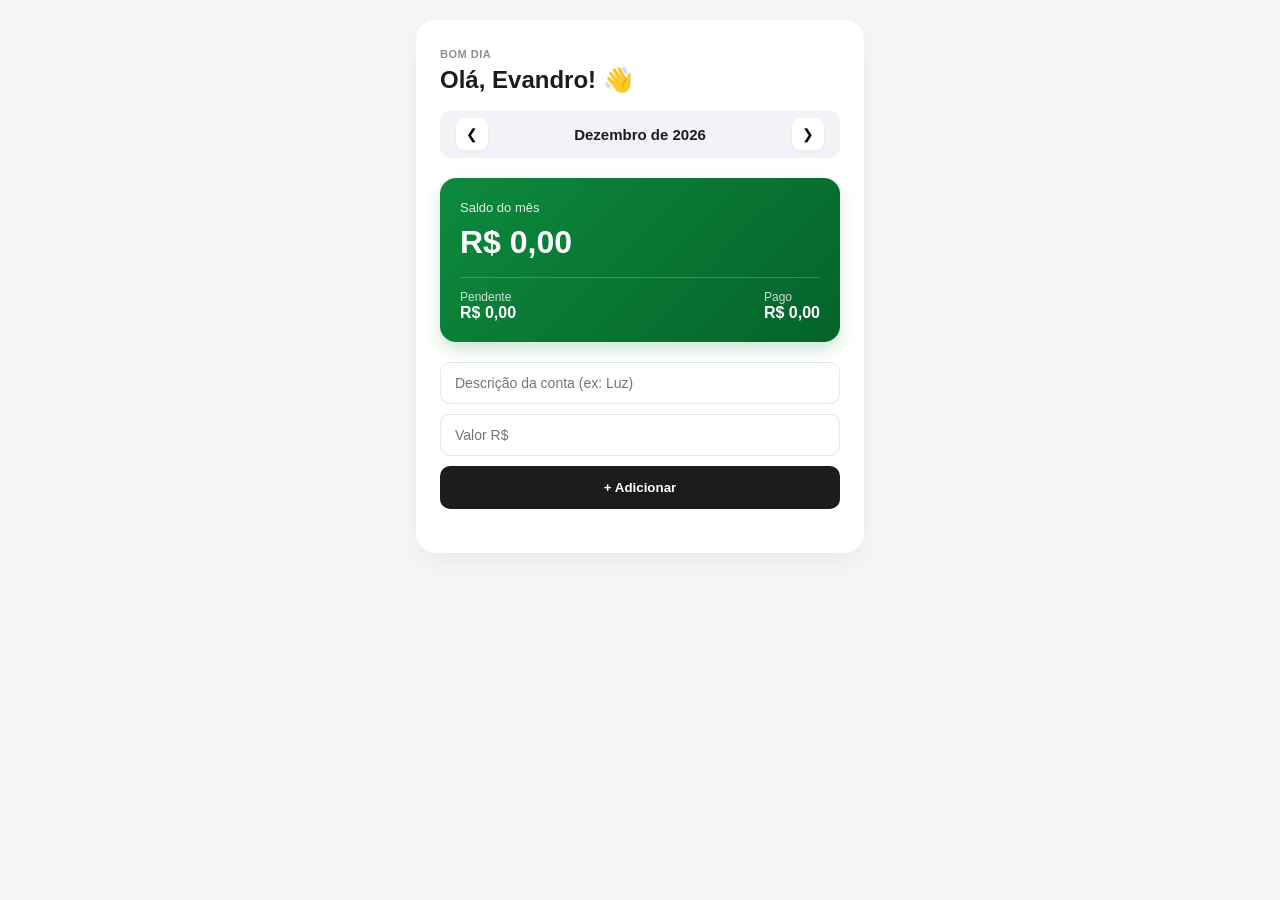
==== index.html @ 5134dda7 "Update index.html" ====
<!DOCTYPE html>
<html lang="pt-BR">
<head>
    <meta charset="UTF-8">
    <meta name="viewport" content="width=device-width, initial-scale=1.0">
    <title>Evandro App - Controle Financeiro</title>
    <style>
        body { font-family: -apple-system, BlinkMacSystemFont, "Segoe UI", Roboto, Helvetica, Arial, sans-serif; background-color: #f4f6f8; margin: 0; padding: 20px; display: flex; justify-content: center; }
        .container { background: #ffffff; padding: 24px; border-radius: 20px; box-shadow: 0 10px 25px rgba(0,0,0,0.05); width: 100%; max-width: 400px; }
        .header-app .user-info span { font-size: 11px; font-weight: bold; color: #8e8e93; letter-spacing: 0.5px; }
        .header-app .user-info h1 { margin: 4px 0 16px 0; font-size: 24px; color: #1c1c1e; }
        .header-mes { display: flex; align-items: center; justify-content: space-between; background: #f2f2f7; padding: 8px 16px; border-radius: 12px; margin-bottom: 20px; }
        .btn-nav { background: #ffffff; border: none; font-size: 14px; border-radius: 8px; width: 32px; height: 32px; cursor: pointer; box-shadow: 0 2px 4px rgba(0,0,0,0.05); }
        #labelMesAno { font-weight: 600; color: #1c1c1e; font-size: 15px; }
        .card-saldo-verde { background: linear-gradient(135deg, #0d8a3d, #05632a); color: white; padding: 20px; border-radius: 16px; margin-bottom: 20px; box-shadow: 0 8px 16px rgba(13, 138, 61, 0.2); }
        .card-saldo-verde span { font-size: 13px; opacity: 0.9; }
        .card-saldo-verde h2 { font-size: 32px; margin: 8px 0 16px 0; font-weight: bold; }
        .sub-totais { display: flex; justify-content: space-between; border-top: 1px solid rgba(255,255,255,0.2); padding-top: 12px; }
        .sub-totais small { display: block; font-size: 12px; opacity: 0.8; }
        .sub-totais strong { font-size: 16px; }
        .form-conta { display: flex; flex-direction: column; gap: 10px; margin-bottom: 20px; }
        .form-conta input { padding: 12px 14px; border: 1px solid #e5e5ea; border-radius: 10px; font-size: 14px; outline: none; }
        .form-conta button { background: #1c1c1e; color: white; border: none; padding: 14px; border-radius: 10px; font-weight: bold; cursor: pointer; }
        .lista-contas { font-size: 14px; color: #8e8e93; text-align: center; }
        .item-conta { display: flex; justify-content: space-between; align-items: center; padding: 12px 0; border-bottom: 1px solid #f2f2f7; text-align: left; color: #1c1c1e; }
        .item-conta.paga { opacity: 0.5; text-decoration: line-through; }
    </style>
</head>
<body>
    <div class="container">
        <!-- Topo / Header -->
        <div class="header-app">
            <div class="user-info">
                <span>BOM DIA</span>
                <h1>Olá, Evandro! 👋</h1>
            </div>
            
            <!-- Navegação de Mês -->
            <div class="header-mes">
                <button class="btn-nav" onclick="alterarMes(-1)">❮</button>
                <span id="labelMesAno">Carregando...</span>
                <button class="btn-nav" onclick="alterarMes(1)">❯</button>
            </div>
        </div>

        <!-- Card de Saldo Geral -->
        <div class="card-saldo-verde">
            <span>Saldo do mês</span>
            <h2 id="saldoTotal">R$ 0,00</h2>
            <div class="sub-totais">
                <div>
                    <small>Pendente</small>
                    <strong id="totalPendente">R$ 0,00</strong>
                </div>
                <div>
                    <small>Pago</small>
                    <strong id="totalPago">R$ 0,00</strong>
                </div>
            </div>
        </div>

        <!-- Form para Adicionar Conta -->
        <form id="formConta" class="form-conta">
            <input type="text" id="descConta" placeholder="Descrição da conta (ex: Luz)" required>
            <input type="number" id="valorConta" placeholder="Valor R$" step="0.01" required>
            <button type="submit">+ Adicionar</button>
        </form>

        <!-- Lista de Contas -->
        <div id="listaContas" class="lista-contas"></div>
    </div>

    <script>
        var dataAtual = new Date();
        var mesAtual = dataAtual.getMonth();
        var anoAtual = dataAtual.getFullYear();

        var meses = [
            "Janeiro", "Fevereiro", "Março", "Abril", "Maio", "Junho",
            "Julho", "Agosto", "Setembro", "Outubro", "Novembro", "Dezembro"
        ];

        function renderizarApp() {
            var label = document.getElementById('labelMesAno');
            if (label) {
                label.innerText = meses[mesAtual] + " de " + anoAtual;
            }
        }

        function alterarMes(direcao) {
            mesAtual += direcao;
            if (mesAtual < 0) {
                mesAtual = 11;
                anoAtual--;
            } else if (mesAtual > 11) {
                mesAtual = 0;
                anoAtual++;
            }
            renderizarApp();
        }

        document.addEventListener('DOMContentLoaded', function() {
            renderizarApp();
        });
    </script>
</body>
</html>
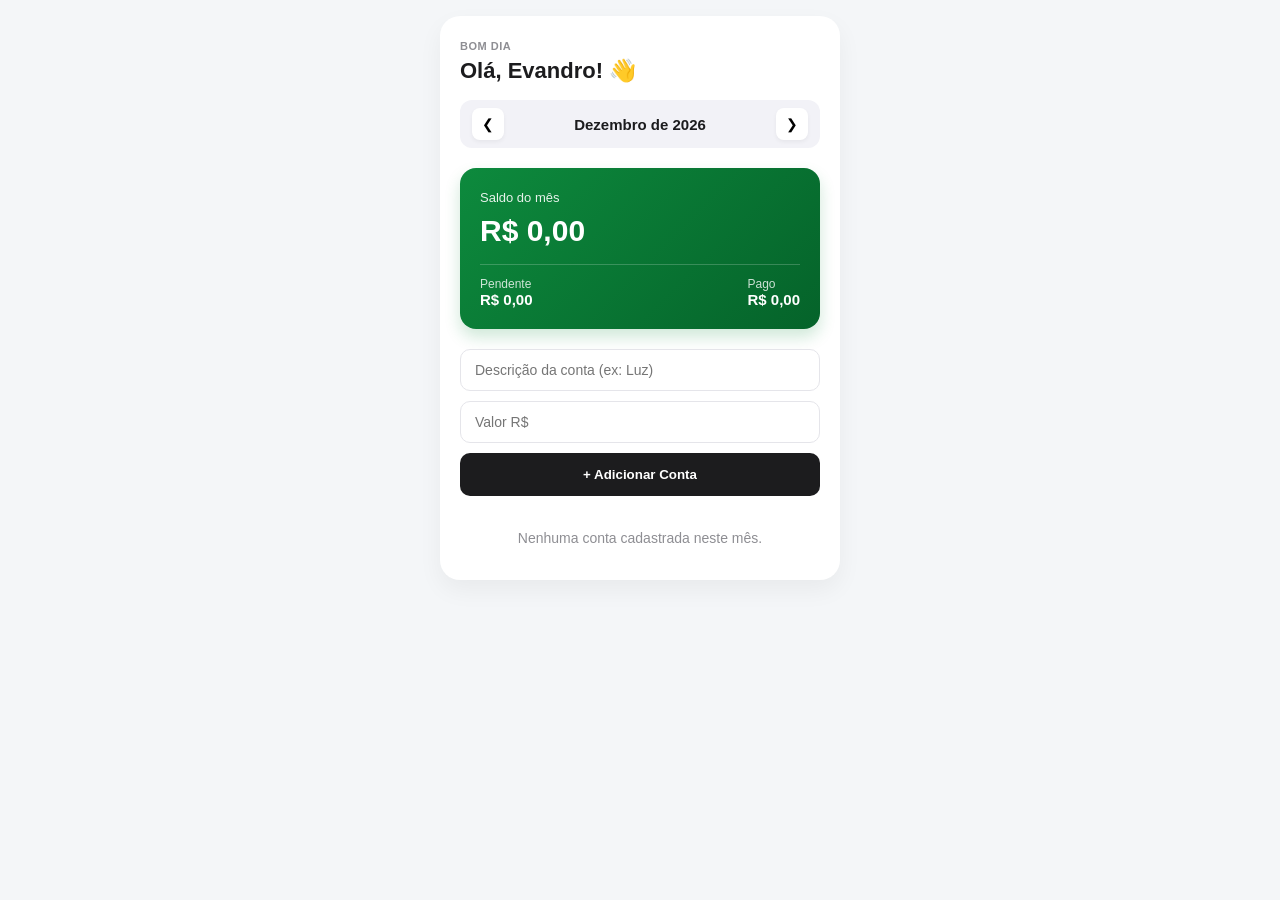
==== commit 2ffe2a06: "Update index.html" ====
--- a/index.html
+++ b/index.html
@@ -5,30 +5,37 @@
     <meta name="viewport" content="width=device-width, initial-scale=1.0">
     <title>Evandro App - Controle Financeiro</title>
     <style>
-        body { font-family: -apple-system, BlinkMacSystemFont, "Segoe UI", Roboto, Helvetica, Arial, sans-serif; background-color: #f4f6f8; margin: 0; padding: 20px; display: flex; justify-content: center; }
-        .container { background: #ffffff; padding: 24px; border-radius: 20px; box-shadow: 0 10px 25px rgba(0,0,0,0.05); width: 100%; max-width: 400px; }
+        * { box-sizing: border-box; font-family: -apple-system, BlinkMacSystemFont, "Segoe UI", Roboto, sans-serif; }
+        body { background-color: #f4f6f8; margin: 0; padding: 16px; display: flex; justify-content: center; }
+        .container { background: #ffffff; padding: 20px; border-radius: 20px; box-shadow: 0 10px 25px rgba(0,0,0,0.05); width: 100%; max-width: 400px; }
         .header-app .user-info span { font-size: 11px; font-weight: bold; color: #8e8e93; letter-spacing: 0.5px; }
-        .header-app .user-info h1 { margin: 4px 0 16px 0; font-size: 24px; color: #1c1c1e; }
-        .header-mes { display: flex; align-items: center; justify-content: space-between; background: #f2f2f7; padding: 8px 16px; border-radius: 12px; margin-bottom: 20px; }
+        .header-app .user-info h1 { margin: 4px 0 16px 0; font-size: 22px; color: #1c1c1e; }
+        .header-mes { display: flex; align-items: center; justify-content: space-between; background: #f2f2f7; padding: 8px 12px; border-radius: 12px; margin-bottom: 20px; }
         .btn-nav { background: #ffffff; border: none; font-size: 14px; border-radius: 8px; width: 32px; height: 32px; cursor: pointer; box-shadow: 0 2px 4px rgba(0,0,0,0.05); }
         #labelMesAno { font-weight: 600; color: #1c1c1e; font-size: 15px; }
         .card-saldo-verde { background: linear-gradient(135deg, #0d8a3d, #05632a); color: white; padding: 20px; border-radius: 16px; margin-bottom: 20px; box-shadow: 0 8px 16px rgba(13, 138, 61, 0.2); }
         .card-saldo-verde span { font-size: 13px; opacity: 0.9; }
-        .card-saldo-verde h2 { font-size: 32px; margin: 8px 0 16px 0; font-weight: bold; }
+        .card-saldo-verde h2 { font-size: 30px; margin: 8px 0 16px 0; font-weight: bold; }
         .sub-totais { display: flex; justify-content: space-between; border-top: 1px solid rgba(255,255,255,0.2); padding-top: 12px; }
         .sub-totais small { display: block; font-size: 12px; opacity: 0.8; }
-        .sub-totais strong { font-size: 16px; }
+        .sub-totais strong { font-size: 15px; }
         .form-conta { display: flex; flex-direction: column; gap: 10px; margin-bottom: 20px; }
         .form-conta input { padding: 12px 14px; border: 1px solid #e5e5ea; border-radius: 10px; font-size: 14px; outline: none; }
         .form-conta button { background: #1c1c1e; color: white; border: none; padding: 14px; border-radius: 10px; font-weight: bold; cursor: pointer; }
-        .lista-contas { font-size: 14px; color: #8e8e93; text-align: center; }
-        .item-conta { display: flex; justify-content: space-between; align-items: center; padding: 12px 0; border-bottom: 1px solid #f2f2f7; text-align: left; color: #1c1c1e; }
-        .item-conta.paga { opacity: 0.5; text-decoration: line-through; }
+        .lista-contas { display: flex; flex-direction: column; gap: 10px; }
+        .item-conta { display: flex; justify-content: space-between; align-items: center; padding: 12px; background: #f9f9fb; border-radius: 10px; border: 1px solid #e5e5ea; }
+        .item-conta.paga { opacity: 0.5; text-decoration: line-through; background: #eef9f2; }
+        .info-item { display: flex; flex-direction: column; }
+        .info-item strong { font-size: 14px; color: #1c1c1e; }
+        .info-item small { font-size: 12px; color: #8e8e93; }
+        .acoes-item { display: flex; gap: 8px; align-items: center; }
+        .btn-pago { background: #0d8a3d; color: white; border: none; padding: 6px 10px; border-radius: 6px; font-size: 12px; cursor: pointer; }
+        .btn-del { background: #ff3b30; color: white; border: none; padding: 6px 10px; border-radius: 6px; font-size: 12px; cursor: pointer; }
     </style>
 </head>
 <body>
     <div class="container">
-        <!-- Topo / Header -->
+        <!-- Header -->
         <div class="header-app">
             <div class="user-info">
                 <span>BOM DIA</span>
@@ -38,12 +45,12 @@
             <!-- Navegação de Mês -->
             <div class="header-mes">
                 <button class="btn-nav" onclick="alterarMes(-1)">❮</button>
-                <span id="labelMesAno">Carregando...</span>
+                <span id="labelMesAno">...</span>
                 <button class="btn-nav" onclick="alterarMes(1)">❯</button>
             </div>
         </div>
 
-        <!-- Card de Saldo Geral -->
+        <!-- Card Verde -->
         <div class="card-saldo-verde">
             <span>Saldo do mês</span>
             <h2 id="saldoTotal">R$ 0,00</h2>
@@ -59,11 +66,11 @@
             </div>
         </div>
 
-        <!-- Form para Adicionar Conta -->
-        <form id="formConta" class="form-conta">
+        <!-- Form de Inserção -->
+        <form id="formConta" class="form-conta" onsubmit="adicionarConta(event)">
             <input type="text" id="descConta" placeholder="Descrição da conta (ex: Luz)" required>
             <input type="number" id="valorConta" placeholder="Valor R$" step="0.01" required>
-            <button type="submit">+ Adicionar</button>
+            <button type="submit">+ Adicionar Conta</button>
         </form>
 
         <!-- Lista de Contas -->
@@ -75,16 +82,94 @@
         var mesAtual = dataAtual.getMonth();
         var anoAtual = dataAtual.getFullYear();
 
-        var meses = [
-            "Janeiro", "Fevereiro", "Março", "Abril", "Maio", "Junho",
-            "Julho", "Agosto", "Setembro", "Outubro", "Novembro", "Dezembro"
-        ];
+        var meses = ["Janeiro", "Fevereiro", "Março", "Abril", "Maio", "Junho", "Julho", "Agosto", "Setembro", "Outubro", "Novembro", "Dezembro"];
+
+        function getChaveStorage() {
+            return 'contas_' + anoAtual + '_' + mesAtual;
+        }
+
+        function getContas() {
+            var dados = localStorage.getItem(getChaveStorage());
+            return dados ? JSON.parse(dados) : [];
+        }
+
+        function salvarContas(contas) {
+            localStorage.setItem(getChaveStorage(), JSON.stringify(contas));
+        }
 
         function renderizarApp() {
-            var label = document.getElementById('labelMesAno');
-            if (label) {
-                label.innerText = meses[mesAtual] + " de " + anoAtual;
+            document.getElementById('labelMesAno').innerText = meses[mesAtual] + " de " + anoAtual;
+            
+            var contas = getContas();
+            var listaEl = document.getElementById('listaContas');
+            listaEl.innerHTML = '';
+
+            var totalPendente = 0;
+            var totalPago = 0;
+
+            if (contas.length === 0) {
+                listaEl.innerHTML = '<p style="text-align:center; color:#8e8e93; font-size:14px;">Nenhuma conta cadastrada neste mês.</p>';
+            } else {
+                contas.forEach(function(c, index) {
+                    var valor = parseFloat(c.valor) || 0;
+                    if (c.paga) {
+                        totalPago += valor;
+                    } else {
+                        totalPendente += valor;
+                    }
+
+                    var itemDiv = document.createElement('div');
+                    itemDiv.className = 'item-conta ' + (c.paga ? 'paga' : '');
+                    itemDiv.innerHTML = `
+                        <div class="info-item">
+                            <strong>${c.descricao}</strong>
+                            <small>R$ ${valor.toFixed(2).replace('.', ',')}</small>
+                        </div>
+                        <div class="acoes-item">
+                            <button class="btn-pago" onclick="alternarPago(${index})">${c.paga ? 'PAGO' : 'PAGAR'}</button>
+                            <button class="btn-del" onclick="removerConta(${index})">✕</button>
+                        </div>
+                    `;
+                    listaEl.appendChild(itemDiv);
+                });
             }
+
+            var totalGeral = totalPendente + totalPago;
+            document.getElementById('saldoTotal').innerText = 'R$ ' + totalGeral.toFixed(2).replace('.', ',');
+            document.getElementById('totalPendente').innerText = 'R$ ' + totalPendente.toFixed(2).replace('.', ',');
+            document.getElementById('totalPago').innerText = 'R$ ' + totalPago.toFixed(2).replace('.', ',');
+        }
+
+        function adicionarConta(e) {
+            e.preventDefault();
+            var descInput = document.getElementById('descConta');
+            var valInput = document.getElementById('valorConta');
+
+            var contas = getContas();
+            contas.push({
+                descricao: descInput.value,
+                valor: parseFloat(valInput.value),
+                paga: false
+            });
+
+            salvarContas(contas);
+            descInput.value = '';
+            valInput.value = '';
+            renderizarApp();
+        }
+
+        function alternarPago(index) {
+            var contas = getContas();
+            contas[index].paga = !contas[index].paga;
+            salvarContas(contas);
+            renderizarApp();
+        }
+
+        function removerConta(index) {
+            var contas = getContas();
+            contas.splice(index, 1);
+            salvarContas(contas);
+            renderizarApp();
         }
 
         function alterarMes(direcao) {
@@ -99,9 +184,7 @@
             renderizarApp();
         }
 
-        document.addEventListener('DOMContentLoaded', function() {
-            renderizarApp();
-        });
+        document.addEventListener('DOMContentLoaded', renderizarApp);
     </script>
 </body>
 </html>
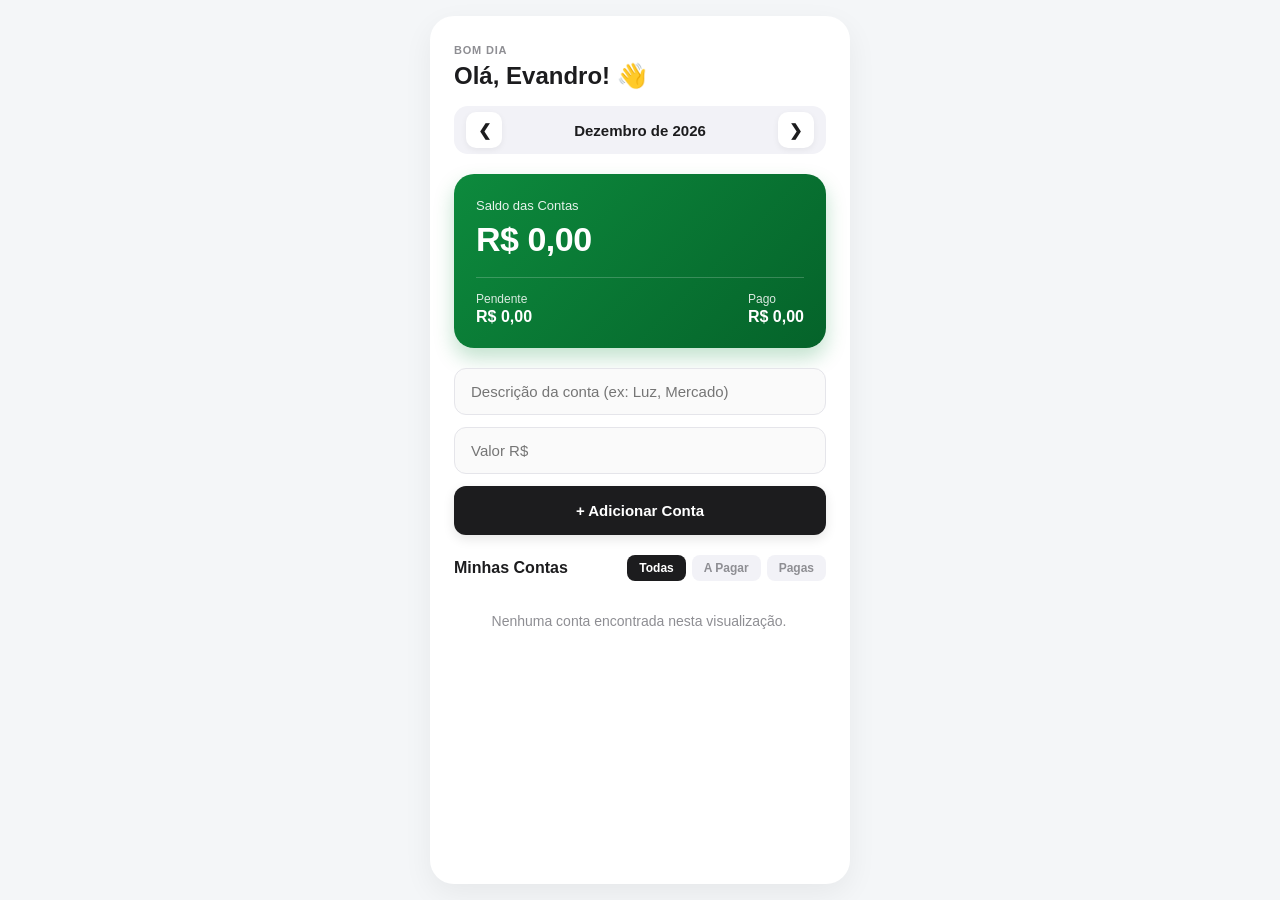
==== commit c67aca78: "Update index.html" ====
--- a/index.html
+++ b/index.html
@@ -2,47 +2,70 @@
 <html lang="pt-BR">
 <head>
     <meta charset="UTF-8">
-    <meta name="viewport" content="width=device-width, initial-scale=1.0">
+    <meta name="viewport" content="width=device-width, initial-scale=1.0, maximum-scale=1.0, user-scalable=no">
+    <meta http-equiv="Cache-Control" content="no-cache, no-store, must-revalidate">
+    <meta http-equiv="Pragma" content="no-cache">
+    <meta http-equiv="Expires" content="0">
     <title>Evandro App - Controle Financeiro</title>
     <style>
-        * { box-sizing: border-box; font-family: -apple-system, BlinkMacSystemFont, "Segoe UI", Roboto, sans-serif; }
-        body { background-color: #f4f6f8; margin: 0; padding: 16px; display: flex; justify-content: center; }
-        .container { background: #ffffff; padding: 20px; border-radius: 20px; box-shadow: 0 10px 25px rgba(0,0,0,0.05); width: 100%; max-width: 400px; }
-        .header-app .user-info span { font-size: 11px; font-weight: bold; color: #8e8e93; letter-spacing: 0.5px; }
-        .header-app .user-info h1 { margin: 4px 0 16px 0; font-size: 22px; color: #1c1c1e; }
-        .header-mes { display: flex; align-items: center; justify-content: space-between; background: #f2f2f7; padding: 8px 12px; border-radius: 12px; margin-bottom: 20px; }
-        .btn-nav { background: #ffffff; border: none; font-size: 14px; border-radius: 8px; width: 32px; height: 32px; cursor: pointer; box-shadow: 0 2px 4px rgba(0,0,0,0.05); }
-        #labelMesAno { font-weight: 600; color: #1c1c1e; font-size: 15px; }
-        .card-saldo-verde { background: linear-gradient(135deg, #0d8a3d, #05632a); color: white; padding: 20px; border-radius: 16px; margin-bottom: 20px; box-shadow: 0 8px 16px rgba(13, 138, 61, 0.2); }
-        .card-saldo-verde span { font-size: 13px; opacity: 0.9; }
-        .card-saldo-verde h2 { font-size: 30px; margin: 8px 0 16px 0; font-weight: bold; }
-        .sub-totais { display: flex; justify-content: space-between; border-top: 1px solid rgba(255,255,255,0.2); padding-top: 12px; }
-        .sub-totais small { display: block; font-size: 12px; opacity: 0.8; }
-        .sub-totais strong { font-size: 15px; }
-        .form-conta { display: flex; flex-direction: column; gap: 10px; margin-bottom: 20px; }
-        .form-conta input { padding: 12px 14px; border: 1px solid #e5e5ea; border-radius: 10px; font-size: 14px; outline: none; }
-        .form-conta button { background: #1c1c1e; color: white; border: none; padding: 14px; border-radius: 10px; font-weight: bold; cursor: pointer; }
-        .lista-contas { display: flex; flex-direction: column; gap: 10px; }
-        .item-conta { display: flex; justify-content: space-between; align-items: center; padding: 12px; background: #f9f9fb; border-radius: 10px; border: 1px solid #e5e5ea; }
-        .item-conta.paga { opacity: 0.5; text-decoration: line-through; background: #eef9f2; }
-        .info-item { display: flex; flex-direction: column; }
-        .info-item strong { font-size: 14px; color: #1c1c1e; }
-        .info-item small { font-size: 12px; color: #8e8e93; }
+        * { box-sizing: border-box; font-family: -apple-system, BlinkMacSystemFont, "Segoe UI", Roboto, Helvetica, Arial, sans-serif; -webkit-tap-highlight-color: transparent; }
+        body { background-color: #f4f6f8; margin: 0; padding: 16px; display: flex; justify-content: center; min-height: 100vh; }
+        .container { background: #ffffff; padding: 24px; border-radius: 24px; box-shadow: 0 10px 30px rgba(0,0,0,0.06); width: 100%; max-width: 420px; display: flex; flex-direction: column; gap: 20px; }
+        
+        /* Topo */
+        .header-app .user-info span { font-size: 11px; font-weight: 700; color: #8e8e93; letter-spacing: 0.8px; text-transform: uppercase; }
+        .header-app .user-info h1 { margin: 4px 0 16px 0; font-size: 24px; color: #1c1c1e; font-weight: 800; }
+        .header-mes { display: flex; align-items: center; justify-content: space-between; background: #f2f2f7; padding: 6px 12px; border-radius: 14px; }
+        .btn-nav { background: #ffffff; border: none; font-size: 16px; font-weight: bold; border-radius: 10px; width: 36px; height: 36px; cursor: pointer; box-shadow: 0 2px 6px rgba(0,0,0,0.06); color: #1c1c1e; display: flex; align-items: center; justify-content: center; }
+        .btn-nav:active { transform: scale(0.95); }
+        #labelMesAno { font-weight: 700; color: #1c1c1e; font-size: 15px; }
+        
+        /* Card Principal */
+        .card-saldo-verde { background: linear-gradient(135deg, #0d8a3d, #05632a); color: white; padding: 22px; border-radius: 20px; box-shadow: 0 10px 20px rgba(13, 138, 61, 0.25); }
+        .card-saldo-verde span { font-size: 13px; opacity: 0.9; font-weight: 500; }
+        .card-saldo-verde h2 { font-size: 34px; margin: 6px 0 18px 0; font-weight: 800; letter-spacing: -0.5px; }
+        .sub-totais { display: flex; justify-content: space-between; border-top: 1px solid rgba(255,255,255,0.2); padding-top: 14px; }
+        .sub-totais small { display: block; font-size: 12px; opacity: 0.85; margin-bottom: 2px; }
+        .sub-totais strong { font-size: 16px; font-weight: 700; }
+        
+        /* Formulário */
+        .form-conta { display: flex; flex-direction: column; gap: 12px; }
+        .form-conta input { padding: 14px 16px; border: 1.5px solid #e5e5ea; border-radius: 12px; font-size: 15px; outline: none; transition: border-color 0.2s; background: #fafafa; }
+        .form-conta input:focus { border-color: #0d8a3d; background: #fff; }
+        .form-conta button { background: #1c1c1e; color: white; border: none; padding: 16px; border-radius: 12px; font-weight: 700; font-size: 15px; cursor: pointer; box-shadow: 0 4px 12px rgba(0,0,0,0.1); }
+        .form-conta button:active { transform: scale(0.98); }
+        
+        /* Lista e Filtros */
+        .secao-lista { display: flex; flex-direction: column; gap: 12px; }
+        .lista-header { display: flex; justify-content: space-between; align-items: center; }
+        .lista-header h3 { font-size: 16px; margin: 0; color: #1c1c1e; font-weight: 700; }
+        .filtros { display: flex; gap: 6px; }
+        .btn-filtro { background: #f2f2f7; border: none; padding: 6px 12px; border-radius: 8px; font-size: 12px; font-weight: 600; color: #8e8e93; cursor: pointer; }
+        .btn-filtro.ativo { background: #1c1c1e; color: #ffffff; }
+
+        .lista-contas { display: flex; flex-direction: column; gap: 10px; max-height: 300px; overflow-y: auto; padding-right: 2px; }
+        .item-conta { display: flex; justify-content: space-between; align-items: center; padding: 14px 16px; background: #ffffff; border-radius: 14px; border: 1px solid #efeef4; box-shadow: 0 2px 8px rgba(0,0,0,0.02); }
+        .item-conta.paga { background: #f8fcf9; border-color: #d1ebd9; }
+        .item-conta.paga .info-item strong { text-decoration: line-through; color: #8e8e93; }
+        .info-item { display: flex; flex-direction: column; gap: 2px; }
+        .info-item strong { font-size: 15px; color: #1c1c1e; font-weight: 600; }
+        .info-item small { font-size: 13px; color: #0d8a3d; font-weight: 700; }
+        
         .acoes-item { display: flex; gap: 8px; align-items: center; }
-        .btn-pago { background: #0d8a3d; color: white; border: none; padding: 6px 10px; border-radius: 6px; font-size: 12px; cursor: pointer; }
-        .btn-del { background: #ff3b30; color: white; border: none; padding: 6px 10px; border-radius: 6px; font-size: 12px; cursor: pointer; }
+        .btn-pago { background: #eef9f2; color: #0d8a3d; border: 1px solid #d1ebd9; padding: 8px 12px; border-radius: 8px; font-size: 12px; font-weight: 700; cursor: pointer; }
+        .item-conta.paga .btn-pago { background: #0d8a3d; color: #ffffff; border: none; }
+        .btn-del { background: #fff0f0; color: #ff3b30; border: 1px solid #ffd6d6; padding: 8px 10px; border-radius: 8px; font-size: 12px; font-weight: bold; cursor: pointer; }
+        .vazio-msg { text-align: center; color: #8e8e93; font-size: 14px; padding: 20px 0; margin: 0; }
     </style>
 </head>
 <body>
     <div class="container">
-        <!-- Header -->
+        <!-- Topo -->
         <div class="header-app">
             <div class="user-info">
                 <span>BOM DIA</span>
                 <h1>Olá, Evandro! 👋</h1>
             </div>
-            
-            <!-- Navegação de Mês -->
             <div class="header-mes">
                 <button class="btn-nav" onclick="alterarMes(-1)">❮</button>
                 <span id="labelMesAno">...</span>
@@ -50,9 +73,9 @@
             </div>
         </div>
 
-        <!-- Card Verde -->
+        <!-- Card de Saldo -->
         <div class="card-saldo-verde">
-            <span>Saldo do mês</span>
+            <span>Saldo das Contas</span>
             <h2 id="saldoTotal">R$ 0,00</h2>
             <div class="sub-totais">
                 <div>
@@ -66,36 +89,45 @@
             </div>
         </div>
 
-        <!-- Form de Inserção -->
+        <!-- Inserção -->
         <form id="formConta" class="form-conta" onsubmit="adicionarConta(event)">
-            <input type="text" id="descConta" placeholder="Descrição da conta (ex: Luz)" required>
+            <input type="text" id="descConta" placeholder="Descrição da conta (ex: Luz, Mercado)" required autocomplete="off">
             <input type="number" id="valorConta" placeholder="Valor R$" step="0.01" required>
             <button type="submit">+ Adicionar Conta</button>
         </form>
 
-        <!-- Lista de Contas -->
-        <div id="listaContas" class="lista-contas"></div>
+        <!-- Lista -->
+        <div class="secao-lista">
+            <div class="lista-header">
+                <h3>Minhas Contas</h3>
+                <div class="filtros">
+                    <button class="btn-filtro ativo" onclick="filtrar('todas', this)">Todas</button>
+                    <button class="btn-filtro" onclick="filtrar('pendentes', this)">A Pagar</button>
+                    <button class="btn-filtro" onclick="filtrar('pagas', this)">Pagas</button>
+                </div>
+            </div>
+            <div id="listaContas" class="lista-contas"></div>
+        </div>
     </div>
 
     <script>
+        // Desativar Service Worker para evitar travamento de cache antigo
+        if ('serviceWorker' in navigator) {
+            navigator.serviceWorker.getRegistrations().then(function(registrations) {
+                for (let r of registrations) { r.unregister(); }
+            });
+        }
+
         var dataAtual = new Date();
         var mesAtual = dataAtual.getMonth();
         var anoAtual = dataAtual.getFullYear();
+        var filtroAtual = 'todas';
 
         var meses = ["Janeiro", "Fevereiro", "Março", "Abril", "Maio", "Junho", "Julho", "Agosto", "Setembro", "Outubro", "Novembro", "Dezembro"];
 
-        function getChaveStorage() {
-            return 'contas_' + anoAtual + '_' + mesAtual;
-        }
-
-        function getContas() {
-            var dados = localStorage.getItem(getChaveStorage());
-            return dados ? JSON.parse(dados) : [];
-        }
-
-        function salvarContas(contas) {
-            localStorage.setItem(getChaveStorage(), JSON.stringify(contas));
-        }
+        function getChaveStorage() { return 'contas_v3_' + anoAtual + '_' + mesAtual; }
+        function getContas() { var d = localStorage.getItem(getChaveStorage()); return d ? JSON.parse(d) : []; }
+        function salvarContas(c) { localStorage.setItem(getChaveStorage(), JSON.stringify(c)); }
 
         function renderizarApp() {
             document.getElementById('labelMesAno').innerText = meses[mesAtual] + " de " + anoAtual;
@@ -107,27 +139,33 @@
             var totalPendente = 0;
             var totalPago = 0;
 
-            if (contas.length === 0) {
-                listaEl.innerHTML = '<p style="text-align:center; color:#8e8e93; font-size:14px;">Nenhuma conta cadastrada neste mês.</p>';
+            contas.forEach(function(c) {
+                var val = parseFloat(c.valor) || 0;
+                if (c.paga) { totalPago += val; } else { totalPendente += val; }
+            });
+
+            var contasFiltradas = contas.filter(function(c) {
+                if (filtroAtual === 'pendentes') return !c.paga;
+                if (filtroAtual === 'pagas') return c.paga;
+                return true;
+            });
+
+            if (contasFiltradas.length === 0) {
+                listaEl.innerHTML = '<p class="vazio-msg">Nenhuma conta encontrada nesta visualização.</p>';
             } else {
-                contas.forEach(function(c, index) {
-                    var valor = parseFloat(c.valor) || 0;
-                    if (c.paga) {
-                        totalPago += valor;
-                    } else {
-                        totalPendente += valor;
-                    }
-
+                contasFiltradas.forEach(function(c) {
+                    var indexOriginal = contas.indexOf(c);
+                    var val = parseFloat(c.valor) || 0;
                     var itemDiv = document.createElement('div');
                     itemDiv.className = 'item-conta ' + (c.paga ? 'paga' : '');
                     itemDiv.innerHTML = `
                         <div class="info-item">
                             <strong>${c.descricao}</strong>
-                            <small>R$ ${valor.toFixed(2).replace('.', ',')}</small>
+                            <small>R$ ${val.toFixed(2).replace('.', ',')}</small>
                         </div>
                         <div class="acoes-item">
-                            <button class="btn-pago" onclick="alternarPago(${index})">${c.paga ? 'PAGO' : 'PAGAR'}</button>
-                            <button class="btn-del" onclick="removerConta(${index})">✕</button>
+                            <button class="btn-pago" onclick="alternarPago(${indexOriginal})">${c.paga ? '✓ PAGO' : 'PAGAR'}</button>
+                            <button class="btn-del" onclick="removerConta(${indexOriginal})">✕</button>
                         </div>
                     `;
                     listaEl.appendChild(itemDiv);
@@ -142,45 +180,43 @@
 
         function adicionarConta(e) {
             e.preventDefault();
-            var descInput = document.getElementById('descConta');
-            var valInput = document.getElementById('valorConta');
-
+            var desc = document.getElementById('descConta');
+            var val = document.getElementById('valorConta');
             var contas = getContas();
-            contas.push({
-                descricao: descInput.value,
-                valor: parseFloat(valInput.value),
-                paga: false
-            });
-
+
+            contas.push({ descricao: desc.value, valor: parseFloat(val.value), paga: false });
             salvarContas(contas);
-            descInput.value = '';
-            valInput.value = '';
-            renderizarApp();
-        }
-
-        function alternarPago(index) {
-            var contas = getContas();
-            contas[index].paga = !contas[index].paga;
-            salvarContas(contas);
-            renderizarApp();
-        }
-
-        function removerConta(index) {
-            var contas = getContas();
-            contas.splice(index, 1);
-            salvarContas(contas);
-            renderizarApp();
-        }
-
-        function alterarMes(direcao) {
-            mesAtual += direcao;
-            if (mesAtual < 0) {
-                mesAtual = 11;
-                anoAtual--;
-            } else if (mesAtual > 11) {
-                mesAtual = 0;
-                anoAtual++;
-            }
+
+            desc.value = '';
+            val.value = '';
+            renderizarApp();
+        }
+
+        function alternarPago(i) {
+            var c = getContas();
+            c[i].paga = !c[i].paga;
+            salvarContas(c);
+            renderizarApp();
+        }
+
+        function removerConta(i) {
+            var c = getContas();
+            c.splice(i, 1);
+            salvarContas(c);
+            renderizarApp();
+        }
+
+        function alterarMes(dir) {
+            mesAtual += dir;
+            if (mesAtual < 0) { mesAtual = 11; anoAtual--; }
+            else if (mesAtual > 11) { mesAtual = 0; anoAtual++; }
+            renderizarApp();
+        }
+
+        function filtrar(tipo, el) {
+            filtroAtual = tipo;
+            document.querySelectorAll('.btn-filtro').forEach(b => b.classList.remove('ativo'));
+            el.classList.add('ativo');
             renderizarApp();
         }
 
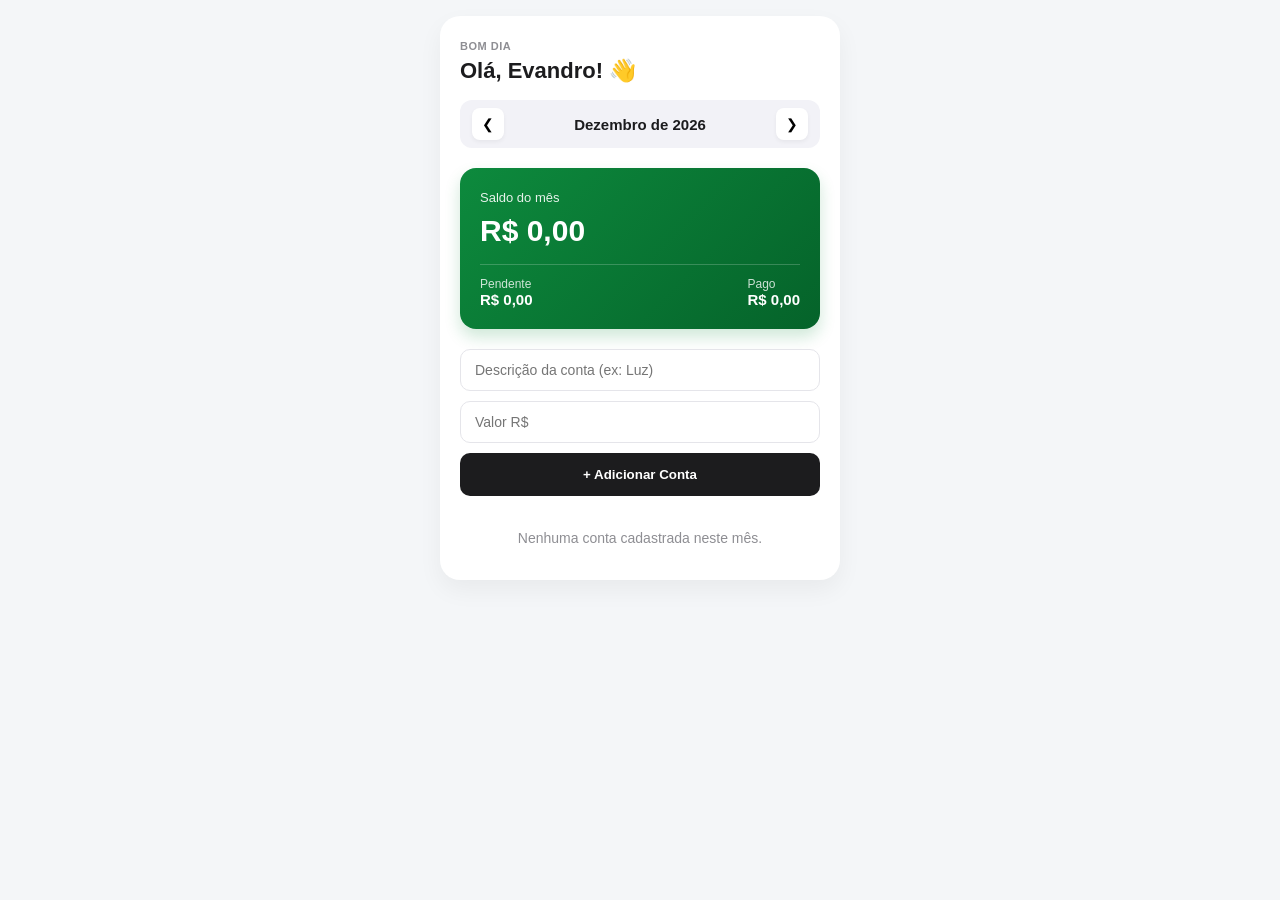
==== commit dd73da29: "Update index.html" ====
--- a/index.html
+++ b/index.html
@@ -2,70 +2,47 @@
 <html lang="pt-BR">
 <head>
     <meta charset="UTF-8">
-    <meta name="viewport" content="width=device-width, initial-scale=1.0, maximum-scale=1.0, user-scalable=no">
-    <meta http-equiv="Cache-Control" content="no-cache, no-store, must-revalidate">
-    <meta http-equiv="Pragma" content="no-cache">
-    <meta http-equiv="Expires" content="0">
+    <meta name="viewport" content="width=device-width, initial-scale=1.0">
     <title>Evandro App - Controle Financeiro</title>
     <style>
-        * { box-sizing: border-box; font-family: -apple-system, BlinkMacSystemFont, "Segoe UI", Roboto, Helvetica, Arial, sans-serif; -webkit-tap-highlight-color: transparent; }
-        body { background-color: #f4f6f8; margin: 0; padding: 16px; display: flex; justify-content: center; min-height: 100vh; }
-        .container { background: #ffffff; padding: 24px; border-radius: 24px; box-shadow: 0 10px 30px rgba(0,0,0,0.06); width: 100%; max-width: 420px; display: flex; flex-direction: column; gap: 20px; }
-        
-        /* Topo */
-        .header-app .user-info span { font-size: 11px; font-weight: 700; color: #8e8e93; letter-spacing: 0.8px; text-transform: uppercase; }
-        .header-app .user-info h1 { margin: 4px 0 16px 0; font-size: 24px; color: #1c1c1e; font-weight: 800; }
-        .header-mes { display: flex; align-items: center; justify-content: space-between; background: #f2f2f7; padding: 6px 12px; border-radius: 14px; }
-        .btn-nav { background: #ffffff; border: none; font-size: 16px; font-weight: bold; border-radius: 10px; width: 36px; height: 36px; cursor: pointer; box-shadow: 0 2px 6px rgba(0,0,0,0.06); color: #1c1c1e; display: flex; align-items: center; justify-content: center; }
-        .btn-nav:active { transform: scale(0.95); }
-        #labelMesAno { font-weight: 700; color: #1c1c1e; font-size: 15px; }
-        
-        /* Card Principal */
-        .card-saldo-verde { background: linear-gradient(135deg, #0d8a3d, #05632a); color: white; padding: 22px; border-radius: 20px; box-shadow: 0 10px 20px rgba(13, 138, 61, 0.25); }
-        .card-saldo-verde span { font-size: 13px; opacity: 0.9; font-weight: 500; }
-        .card-saldo-verde h2 { font-size: 34px; margin: 6px 0 18px 0; font-weight: 800; letter-spacing: -0.5px; }
-        .sub-totais { display: flex; justify-content: space-between; border-top: 1px solid rgba(255,255,255,0.2); padding-top: 14px; }
-        .sub-totais small { display: block; font-size: 12px; opacity: 0.85; margin-bottom: 2px; }
-        .sub-totais strong { font-size: 16px; font-weight: 700; }
-        
-        /* Formulário */
-        .form-conta { display: flex; flex-direction: column; gap: 12px; }
-        .form-conta input { padding: 14px 16px; border: 1.5px solid #e5e5ea; border-radius: 12px; font-size: 15px; outline: none; transition: border-color 0.2s; background: #fafafa; }
-        .form-conta input:focus { border-color: #0d8a3d; background: #fff; }
-        .form-conta button { background: #1c1c1e; color: white; border: none; padding: 16px; border-radius: 12px; font-weight: 700; font-size: 15px; cursor: pointer; box-shadow: 0 4px 12px rgba(0,0,0,0.1); }
-        .form-conta button:active { transform: scale(0.98); }
-        
-        /* Lista e Filtros */
-        .secao-lista { display: flex; flex-direction: column; gap: 12px; }
-        .lista-header { display: flex; justify-content: space-between; align-items: center; }
-        .lista-header h3 { font-size: 16px; margin: 0; color: #1c1c1e; font-weight: 700; }
-        .filtros { display: flex; gap: 6px; }
-        .btn-filtro { background: #f2f2f7; border: none; padding: 6px 12px; border-radius: 8px; font-size: 12px; font-weight: 600; color: #8e8e93; cursor: pointer; }
-        .btn-filtro.ativo { background: #1c1c1e; color: #ffffff; }
-
-        .lista-contas { display: flex; flex-direction: column; gap: 10px; max-height: 300px; overflow-y: auto; padding-right: 2px; }
-        .item-conta { display: flex; justify-content: space-between; align-items: center; padding: 14px 16px; background: #ffffff; border-radius: 14px; border: 1px solid #efeef4; box-shadow: 0 2px 8px rgba(0,0,0,0.02); }
-        .item-conta.paga { background: #f8fcf9; border-color: #d1ebd9; }
-        .item-conta.paga .info-item strong { text-decoration: line-through; color: #8e8e93; }
-        .info-item { display: flex; flex-direction: column; gap: 2px; }
-        .info-item strong { font-size: 15px; color: #1c1c1e; font-weight: 600; }
-        .info-item small { font-size: 13px; color: #0d8a3d; font-weight: 700; }
-        
+        * { box-sizing: border-box; font-family: -apple-system, BlinkMacSystemFont, "Segoe UI", Roboto, sans-serif; }
+        body { background-color: #f4f6f8; margin: 0; padding: 16px; display: flex; justify-content: center; }
+        .container { background: #ffffff; padding: 20px; border-radius: 20px; box-shadow: 0 10px 25px rgba(0,0,0,0.05); width: 100%; max-width: 400px; }
+        .header-app .user-info span { font-size: 11px; font-weight: bold; color: #8e8e93; letter-spacing: 0.5px; }
+        .header-app .user-info h1 { margin: 4px 0 16px 0; font-size: 22px; color: #1c1c1e; }
+        .header-mes { display: flex; align-items: center; justify-content: space-between; background: #f2f2f7; padding: 8px 12px; border-radius: 12px; margin-bottom: 20px; }
+        .btn-nav { background: #ffffff; border: none; font-size: 14px; border-radius: 8px; width: 32px; height: 32px; cursor: pointer; box-shadow: 0 2px 4px rgba(0,0,0,0.05); }
+        #labelMesAno { font-weight: 600; color: #1c1c1e; font-size: 15px; }
+        .card-saldo-verde { background: linear-gradient(135deg, #0d8a3d, #05632a); color: white; padding: 20px; border-radius: 16px; margin-bottom: 20px; box-shadow: 0 8px 16px rgba(13, 138, 61, 0.2); }
+        .card-saldo-verde span { font-size: 13px; opacity: 0.9; }
+        .card-saldo-verde h2 { font-size: 30px; margin: 8px 0 16px 0; font-weight: bold; }
+        .sub-totais { display: flex; justify-content: space-between; border-top: 1px solid rgba(255,255,255,0.2); padding-top: 12px; }
+        .sub-totais small { display: block; font-size: 12px; opacity: 0.8; }
+        .sub-totais strong { font-size: 15px; }
+        .form-conta { display: flex; flex-direction: column; gap: 10px; margin-bottom: 20px; }
+        .form-conta input { padding: 12px 14px; border: 1px solid #e5e5ea; border-radius: 10px; font-size: 14px; outline: none; }
+        .form-conta button { background: #1c1c1e; color: white; border: none; padding: 14px; border-radius: 10px; font-weight: bold; cursor: pointer; }
+        .lista-contas { display: flex; flex-direction: column; gap: 10px; }
+        .item-conta { display: flex; justify-content: space-between; align-items: center; padding: 12px; background: #f9f9fb; border-radius: 10px; border: 1px solid #e5e5ea; }
+        .item-conta.paga { opacity: 0.5; text-decoration: line-through; background: #eef9f2; }
+        .info-item { display: flex; flex-direction: column; }
+        .info-item strong { font-size: 14px; color: #1c1c1e; }
+        .info-item small { font-size: 12px; color: #8e8e93; }
         .acoes-item { display: flex; gap: 8px; align-items: center; }
-        .btn-pago { background: #eef9f2; color: #0d8a3d; border: 1px solid #d1ebd9; padding: 8px 12px; border-radius: 8px; font-size: 12px; font-weight: 700; cursor: pointer; }
-        .item-conta.paga .btn-pago { background: #0d8a3d; color: #ffffff; border: none; }
-        .btn-del { background: #fff0f0; color: #ff3b30; border: 1px solid #ffd6d6; padding: 8px 10px; border-radius: 8px; font-size: 12px; font-weight: bold; cursor: pointer; }
-        .vazio-msg { text-align: center; color: #8e8e93; font-size: 14px; padding: 20px 0; margin: 0; }
+        .btn-pago { background: #0d8a3d; color: white; border: none; padding: 6px 10px; border-radius: 6px; font-size: 12px; cursor: pointer; }
+        .btn-del { background: #ff3b30; color: white; border: none; padding: 6px 10px; border-radius: 6px; font-size: 12px; cursor: pointer; }
     </style>
 </head>
 <body>
     <div class="container">
-        <!-- Topo -->
+        <!-- Header -->
         <div class="header-app">
             <div class="user-info">
                 <span>BOM DIA</span>
                 <h1>Olá, Evandro! 👋</h1>
             </div>
+            
+            <!-- Navegação de Mês -->
             <div class="header-mes">
                 <button class="btn-nav" onclick="alterarMes(-1)">❮</button>
                 <span id="labelMesAno">...</span>
@@ -73,9 +50,9 @@
             </div>
         </div>
 
-        <!-- Card de Saldo -->
+        <!-- Card Verde -->
         <div class="card-saldo-verde">
-            <span>Saldo das Contas</span>
+            <span>Saldo do mês</span>
             <h2 id="saldoTotal">R$ 0,00</h2>
             <div class="sub-totais">
                 <div>
@@ -89,45 +66,46 @@
             </div>
         </div>
 
-        <!-- Inserção -->
+        <!-- Form de Inserção -->
         <form id="formConta" class="form-conta" onsubmit="adicionarConta(event)">
-            <input type="text" id="descConta" placeholder="Descrição da conta (ex: Luz, Mercado)" required autocomplete="off">
+            <input type="text" id="descConta" placeholder="Descrição da conta (ex: Luz)" required>
             <input type="number" id="valorConta" placeholder="Valor R$" step="0.01" required>
             <button type="submit">+ Adicionar Conta</button>
         </form>
 
-        <!-- Lista -->
-        <div class="secao-lista">
-            <div class="lista-header">
-                <h3>Minhas Contas</h3>
-                <div class="filtros">
-                    <button class="btn-filtro ativo" onclick="filtrar('todas', this)">Todas</button>
-                    <button class="btn-filtro" onclick="filtrar('pendentes', this)">A Pagar</button>
-                    <button class="btn-filtro" onclick="filtrar('pagas', this)">Pagas</button>
-                </div>
-            </div>
-            <div id="listaContas" class="lista-contas"></div>
-        </div>
+        <!-- Lista de Contas -->
+        <div id="listaContas" class="lista-contas"></div>
     </div>
 
     <script>
-        // Desativar Service Worker para evitar travamento de cache antigo
-        if ('serviceWorker' in navigator) {
-            navigator.serviceWorker.getRegistrations().then(function(registrations) {
-                for (let r of registrations) { r.unregister(); }
-            });
-        }
-
         var dataAtual = new Date();
         var mesAtual = dataAtual.getMonth();
         var anoAtual = dataAtual.getFullYear();
-        var filtroAtual = 'todas';
 
         var meses = ["Janeiro", "Fevereiro", "Março", "Abril", "Maio", "Junho", "Julho", "Agosto", "Setembro", "Outubro", "Novembro", "Dezembro"];
 
-        function getChaveStorage() { return 'contas_v3_' + anoAtual + '_' + mesAtual; }
-        function getContas() { var d = localStorage.getItem(getChaveStorage()); return d ? JSON.parse(d) : []; }
-        function salvarContas(c) { localStorage.setItem(getChaveStorage(), JSON.stringify(c)); }
+        // Usa a chave original das contas para recuperar tudo o que você já tinha cadastrado
+        function getChaveStorage() {
+            return 'contas_' + anoAtual + '_' + mesAtual;
+        }
+
+        function getContas() {
+            var dados = localStorage.getItem(getChaveStorage());
+            
+            // Se o mês atual ainda estiver vazio, tenta recuperar da lista antiga sem mês (retrocompatibilidade)
+            if (!dados && mesAtual === dataAtual.getMonth() && anoAtual === dataAtual.getFullYear()) {
+                var dadosAntigos = localStorage.getItem('contas');
+                if (dadosAntigos) {
+                    localStorage.setItem(getChaveStorage(), dadosAntigos);
+                    return JSON.parse(dadosAntigos);
+                }
+            }
+            return dados ? JSON.parse(dados) : [];
+        }
+
+        function salvarContas(contas) {
+            localStorage.setItem(getChaveStorage(), JSON.stringify(contas));
+        }
 
         function renderizarApp() {
             document.getElementById('labelMesAno').innerText = meses[mesAtual] + " de " + anoAtual;
@@ -139,33 +117,27 @@
             var totalPendente = 0;
             var totalPago = 0;
 
-            contas.forEach(function(c) {
-                var val = parseFloat(c.valor) || 0;
-                if (c.paga) { totalPago += val; } else { totalPendente += val; }
-            });
-
-            var contasFiltradas = contas.filter(function(c) {
-                if (filtroAtual === 'pendentes') return !c.paga;
-                if (filtroAtual === 'pagas') return c.paga;
-                return true;
-            });
-
-            if (contasFiltradas.length === 0) {
-                listaEl.innerHTML = '<p class="vazio-msg">Nenhuma conta encontrada nesta visualização.</p>';
+            if (contas.length === 0) {
+                listaEl.innerHTML = '<p style="text-align:center; color:#8e8e93; font-size:14px;">Nenhuma conta cadastrada neste mês.</p>';
             } else {
-                contasFiltradas.forEach(function(c) {
-                    var indexOriginal = contas.indexOf(c);
-                    var val = parseFloat(c.valor) || 0;
+                contas.forEach(function(c, index) {
+                    var valor = parseFloat(c.valor) || 0;
+                    if (c.paga) {
+                        totalPago += valor;
+                    } else {
+                        totalPendente += valor;
+                    }
+
                     var itemDiv = document.createElement('div');
                     itemDiv.className = 'item-conta ' + (c.paga ? 'paga' : '');
                     itemDiv.innerHTML = `
                         <div class="info-item">
                             <strong>${c.descricao}</strong>
-                            <small>R$ ${val.toFixed(2).replace('.', ',')}</small>
+                            <small>R$ ${valor.toFixed(2).replace('.', ',')}</small>
                         </div>
                         <div class="acoes-item">
-                            <button class="btn-pago" onclick="alternarPago(${indexOriginal})">${c.paga ? '✓ PAGO' : 'PAGAR'}</button>
-                            <button class="btn-del" onclick="removerConta(${indexOriginal})">✕</button>
+                            <button class="btn-pago" onclick="alternarPago(${index})">${c.paga ? 'PAGO' : 'PAGAR'}</button>
+                            <button class="btn-del" onclick="removerConta(${index})">✕</button>
                         </div>
                     `;
                     listaEl.appendChild(itemDiv);
@@ -180,43 +152,45 @@
 
         function adicionarConta(e) {
             e.preventDefault();
-            var desc = document.getElementById('descConta');
-            var val = document.getElementById('valorConta');
-            var contas = getContas();
-
-            contas.push({ descricao: desc.value, valor: parseFloat(val.value), paga: false });
+            var descInput = document.getElementById('descConta');
+            var valInput = document.getElementById('valorConta');
+
+            var contas = getContas();
+            contas.push({
+                descricao: descInput.value,
+                valor: parseFloat(valInput.value),
+                paga: false
+            });
+
             salvarContas(contas);
-
-            desc.value = '';
-            val.value = '';
-            renderizarApp();
-        }
-
-        function alternarPago(i) {
-            var c = getContas();
-            c[i].paga = !c[i].paga;
-            salvarContas(c);
-            renderizarApp();
-        }
-
-        function removerConta(i) {
-            var c = getContas();
-            c.splice(i, 1);
-            salvarContas(c);
-            renderizarApp();
-        }
-
-        function alterarMes(dir) {
-            mesAtual += dir;
-            if (mesAtual < 0) { mesAtual = 11; anoAtual--; }
-            else if (mesAtual > 11) { mesAtual = 0; anoAtual++; }
-            renderizarApp();
-        }
-
-        function filtrar(tipo, el) {
-            filtroAtual = tipo;
-            document.querySelectorAll('.btn-filtro').forEach(b => b.classList.remove('ativo'));
-            el.classList.add('ativo');
+            descInput.value = '';
+            valInput.value = '';
+            renderizarApp();
+        }
+
+        function alternarPago(index) {
+            var contas = getContas();
+            contas[index].paga = !contas[index].paga;
+            salvarContas(contas);
+            renderizarApp();
+        }
+
+        function removerConta(index) {
+            var contas = getContas();
+            contas.splice(index, 1);
+            salvarContas(contas);
+            renderizarApp();
+        }
+
+        function alterarMes(direcao) {
+            mesAtual += direcao;
+            if (mesAtual < 0) {
+                mesAtual = 11;
+                anoAtual--;
+            } else if (mesAtual > 11) {
+                mesAtual = 0;
+                anoAtual++;
+            }
             renderizarApp();
         }
 
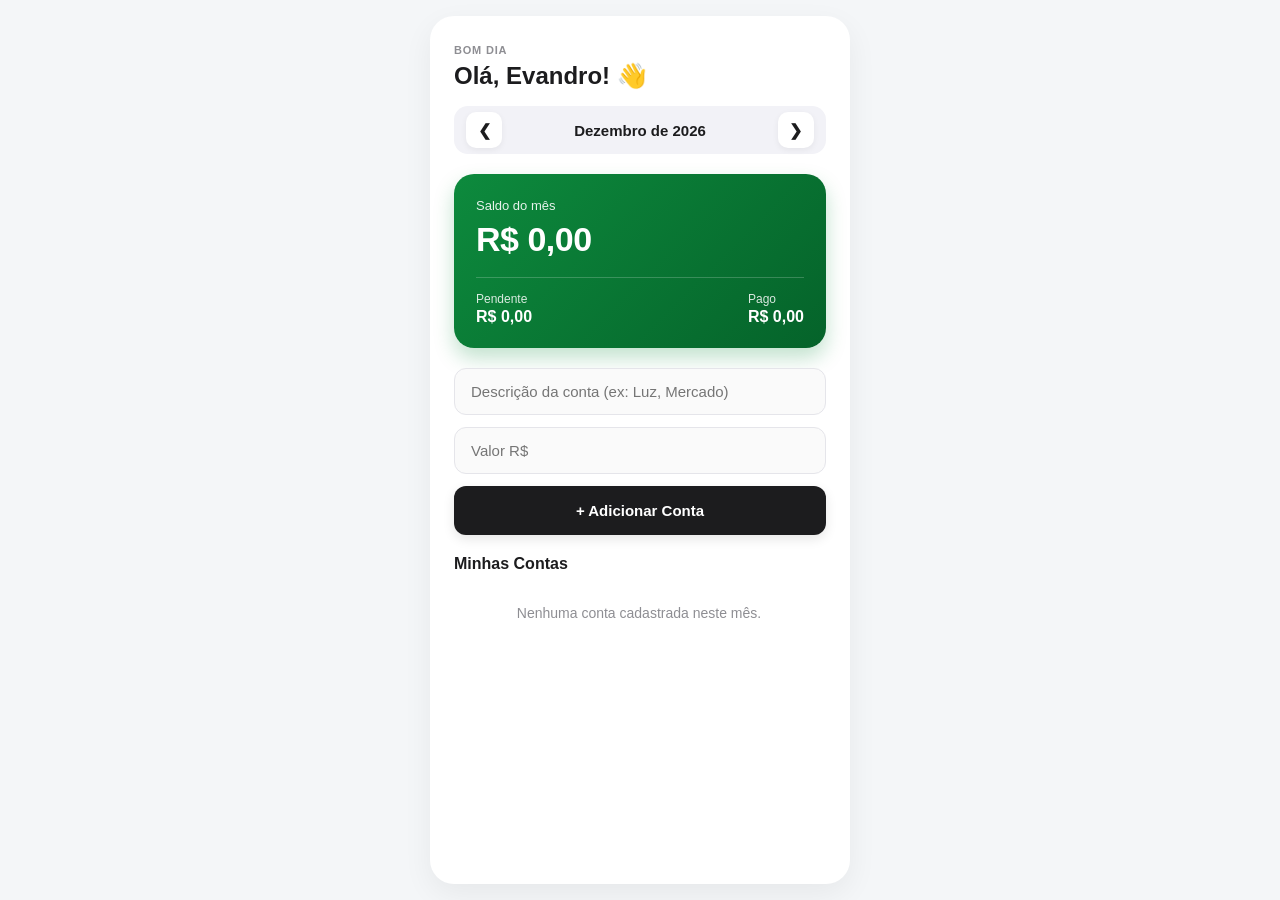
==== commit d446bc96: "Update index.html" ====
--- a/index.html
+++ b/index.html
@@ -2,47 +2,64 @@
 <html lang="pt-BR">
 <head>
     <meta charset="UTF-8">
-    <meta name="viewport" content="width=device-width, initial-scale=1.0">
+    <meta name="viewport" content="width=device-width, initial-scale=1.0, maximum-scale=1.0, user-scalable=no">
     <title>Evandro App - Controle Financeiro</title>
     <style>
-        * { box-sizing: border-box; font-family: -apple-system, BlinkMacSystemFont, "Segoe UI", Roboto, sans-serif; }
-        body { background-color: #f4f6f8; margin: 0; padding: 16px; display: flex; justify-content: center; }
-        .container { background: #ffffff; padding: 20px; border-radius: 20px; box-shadow: 0 10px 25px rgba(0,0,0,0.05); width: 100%; max-width: 400px; }
-        .header-app .user-info span { font-size: 11px; font-weight: bold; color: #8e8e93; letter-spacing: 0.5px; }
-        .header-app .user-info h1 { margin: 4px 0 16px 0; font-size: 22px; color: #1c1c1e; }
-        .header-mes { display: flex; align-items: center; justify-content: space-between; background: #f2f2f7; padding: 8px 12px; border-radius: 12px; margin-bottom: 20px; }
-        .btn-nav { background: #ffffff; border: none; font-size: 14px; border-radius: 8px; width: 32px; height: 32px; cursor: pointer; box-shadow: 0 2px 4px rgba(0,0,0,0.05); }
-        #labelMesAno { font-weight: 600; color: #1c1c1e; font-size: 15px; }
-        .card-saldo-verde { background: linear-gradient(135deg, #0d8a3d, #05632a); color: white; padding: 20px; border-radius: 16px; margin-bottom: 20px; box-shadow: 0 8px 16px rgba(13, 138, 61, 0.2); }
-        .card-saldo-verde span { font-size: 13px; opacity: 0.9; }
-        .card-saldo-verde h2 { font-size: 30px; margin: 8px 0 16px 0; font-weight: bold; }
-        .sub-totais { display: flex; justify-content: space-between; border-top: 1px solid rgba(255,255,255,0.2); padding-top: 12px; }
-        .sub-totais small { display: block; font-size: 12px; opacity: 0.8; }
-        .sub-totais strong { font-size: 15px; }
-        .form-conta { display: flex; flex-direction: column; gap: 10px; margin-bottom: 20px; }
-        .form-conta input { padding: 12px 14px; border: 1px solid #e5e5ea; border-radius: 10px; font-size: 14px; outline: none; }
-        .form-conta button { background: #1c1c1e; color: white; border: none; padding: 14px; border-radius: 10px; font-weight: bold; cursor: pointer; }
-        .lista-contas { display: flex; flex-direction: column; gap: 10px; }
-        .item-conta { display: flex; justify-content: space-between; align-items: center; padding: 12px; background: #f9f9fb; border-radius: 10px; border: 1px solid #e5e5ea; }
-        .item-conta.paga { opacity: 0.5; text-decoration: line-through; background: #eef9f2; }
-        .info-item { display: flex; flex-direction: column; }
-        .info-item strong { font-size: 14px; color: #1c1c1e; }
-        .info-item small { font-size: 12px; color: #8e8e93; }
+        * { box-sizing: border-box; font-family: -apple-system, BlinkMacSystemFont, "Segoe UI", Roboto, Helvetica, Arial, sans-serif; -webkit-tap-highlight-color: transparent; }
+        body { background-color: #f4f6f8; margin: 0; padding: 16px; display: flex; justify-content: center; min-height: 100vh; }
+        .container { background: #ffffff; padding: 24px; border-radius: 24px; box-shadow: 0 10px 30px rgba(0,0,0,0.06); width: 100%; max-width: 420px; display: flex; flex-direction: column; gap: 20px; }
+        
+        /* Topo */
+        .header-app .user-info span { font-size: 11px; font-weight: 700; color: #8e8e93; letter-spacing: 0.8px; text-transform: uppercase; }
+        .header-app .user-info h1 { margin: 4px 0 16px 0; font-size: 24px; color: #1c1c1e; font-weight: 800; }
+        .header-mes { display: flex; align-items: center; justify-content: space-between; background: #f2f2f7; padding: 6px 12px; border-radius: 14px; }
+        .btn-nav { background: #ffffff; border: none; font-size: 16px; font-weight: bold; border-radius: 10px; width: 36px; height: 36px; cursor: pointer; box-shadow: 0 2px 6px rgba(0,0,0,0.06); color: #1c1c1e; display: flex; align-items: center; justify-content: center; }
+        .btn-nav:active { transform: scale(0.95); }
+        #labelMesAno { font-weight: 700; color: #1c1c1e; font-size: 15px; }
+        
+        /* Card Principal */
+        .card-saldo-verde { background: linear-gradient(135deg, #0d8a3d, #05632a); color: white; padding: 22px; border-radius: 20px; box-shadow: 0 10px 20px rgba(13, 138, 61, 0.25); }
+        .card-saldo-verde span { font-size: 13px; opacity: 0.9; font-weight: 500; }
+        .card-saldo-verde h2 { font-size: 34px; margin: 6px 0 18px 0; font-weight: 800; letter-spacing: -0.5px; }
+        .sub-totais { display: flex; justify-content: space-between; border-top: 1px solid rgba(255,255,255,0.2); padding-top: 14px; }
+        .sub-totais small { display: block; font-size: 12px; opacity: 0.85; margin-bottom: 2px; }
+        .sub-totais strong { font-size: 16px; font-weight: 700; }
+        
+        /* Formulário */
+        .form-conta { display: flex; flex-direction: column; gap: 12px; }
+        .form-conta input { padding: 14px 16px; border: 1.5px solid #e5e5ea; border-radius: 12px; font-size: 15px; outline: none; transition: border-color 0.2s; background: #fafafa; }
+        .form-conta input:focus { border-color: #0d8a3d; background: #fff; }
+        .form-conta button { background: #1c1c1e; color: white; border: none; padding: 16px; border-radius: 12px; font-weight: 700; font-size: 15px; cursor: pointer; box-shadow: 0 4px 12px rgba(0,0,0,0.1); }
+        .form-conta button:active { transform: scale(0.98); }
+        
+        /* Lista */
+        .secao-lista { display: flex; flex-direction: column; gap: 12px; }
+        .lista-header { display: flex; justify-content: space-between; align-items: center; }
+        .lista-header h3 { font-size: 16px; margin: 0; color: #1c1c1e; font-weight: 700; }
+
+        .lista-contas { display: flex; flex-direction: column; gap: 10px; max-height: 350px; overflow-y: auto; padding-right: 2px; }
+        .item-conta { display: flex; justify-content: space-between; align-items: center; padding: 14px 16px; background: #ffffff; border-radius: 14px; border: 1px solid #efeef4; box-shadow: 0 2px 8px rgba(0,0,0,0.02); }
+        .item-conta.paga { background: #f8fcf9; border-color: #d1ebd9; }
+        .item-conta.paga .info-item strong { text-decoration: line-through; color: #8e8e93; }
+        .info-item { display: flex; flex-direction: column; gap: 2px; }
+        .info-item strong { font-size: 15px; color: #1c1c1e; font-weight: 600; }
+        .info-item small { font-size: 13px; color: #0d8a3d; font-weight: 700; }
+        
         .acoes-item { display: flex; gap: 8px; align-items: center; }
-        .btn-pago { background: #0d8a3d; color: white; border: none; padding: 6px 10px; border-radius: 6px; font-size: 12px; cursor: pointer; }
-        .btn-del { background: #ff3b30; color: white; border: none; padding: 6px 10px; border-radius: 6px; font-size: 12px; cursor: pointer; }
+        .btn-pago { background: #eef9f2; color: #0d8a3d; border: 1px solid #d1ebd9; padding: 8px 12px; border-radius: 8px; font-size: 12px; font-weight: 700; cursor: pointer; }
+        .item-conta.paga .btn-pago { background: #0d8a3d; color: #ffffff; border: none; }
+        .btn-del { background: #fff0f0; color: #ff3b30; border: 1px solid #ffd6d6; padding: 8px 10px; border-radius: 8px; font-size: 12px; font-weight: bold; cursor: pointer; }
+        .vazio-msg { text-align: center; color: #8e8e93; font-size: 14px; padding: 20px 0; margin: 0; }
     </style>
 </head>
 <body>
     <div class="container">
-        <!-- Header -->
+        <!-- Topo -->
         <div class="header-app">
             <div class="user-info">
                 <span>BOM DIA</span>
                 <h1>Olá, Evandro! 👋</h1>
             </div>
-            
-            <!-- Navegação de Mês -->
             <div class="header-mes">
                 <button class="btn-nav" onclick="alterarMes(-1)">❮</button>
                 <span id="labelMesAno">...</span>
@@ -66,15 +83,20 @@
             </div>
         </div>
 
-        <!-- Form de Inserção -->
+        <!-- Inserção -->
         <form id="formConta" class="form-conta" onsubmit="adicionarConta(event)">
-            <input type="text" id="descConta" placeholder="Descrição da conta (ex: Luz)" required>
+            <input type="text" id="descConta" placeholder="Descrição da conta (ex: Luz, Mercado)" required autocomplete="off">
             <input type="number" id="valorConta" placeholder="Valor R$" step="0.01" required>
             <button type="submit">+ Adicionar Conta</button>
         </form>
 
         <!-- Lista de Contas -->
-        <div id="listaContas" class="lista-contas"></div>
+        <div class="secao-lista">
+            <div class="lista-header">
+                <h3>Minhas Contas</h3>
+            </div>
+            <div id="listaContas" class="lista-contas"></div>
+        </div>
     </div>
 
     <script>
@@ -84,27 +106,18 @@
 
         var meses = ["Janeiro", "Fevereiro", "Março", "Abril", "Maio", "Junho", "Julho", "Agosto", "Setembro", "Outubro", "Novembro", "Dezembro"];
 
-        // Usa a chave original das contas para recuperar tudo o que você já tinha cadastrado
-        function getChaveStorage() {
-            return 'contas_' + anoAtual + '_' + mesAtual;
-        }
-
-        function getContas() {
-            var dados = localStorage.getItem(getChaveStorage());
-            
-            // Se o mês atual ainda estiver vazio, tenta recuperar da lista antiga sem mês (retrocompatibilidade)
-            if (!dados && mesAtual === dataAtual.getMonth() && anoAtual === dataAtual.getFullYear()) {
-                var dadosAntigos = localStorage.getItem('contas');
-                if (dadosAntigos) {
-                    localStorage.setItem(getChaveStorage(), dadosAntigos);
-                    return JSON.parse(dadosAntigos);
-                }
-            }
-            return dados ? JSON.parse(dados) : [];
-        }
-
-        function salvarContas(contas) {
-            localStorage.setItem(getChaveStorage(), JSON.stringify(contas));
+        // Identificador exclusivo para cada mês/ano
+        function getChaveStorage() { 
+            return 'evandro_app_mes_' + anoAtual + '_' + mesAtual; 
+        }
+
+        function getContas() { 
+            var d = localStorage.getItem(getChaveStorage()); 
+            return d ? JSON.parse(d) : []; 
+        }
+
+        function salvarContas(c) { 
+            localStorage.setItem(getChaveStorage(), JSON.stringify(c)); 
         }
 
         function renderizarApp() {
@@ -118,14 +131,14 @@
             var totalPago = 0;
 
             if (contas.length === 0) {
-                listaEl.innerHTML = '<p style="text-align:center; color:#8e8e93; font-size:14px;">Nenhuma conta cadastrada neste mês.</p>';
+                listaEl.innerHTML = '<p class="vazio-msg">Nenhuma conta cadastrada neste mês.</p>';
             } else {
                 contas.forEach(function(c, index) {
-                    var valor = parseFloat(c.valor) || 0;
-                    if (c.paga) {
-                        totalPago += valor;
-                    } else {
-                        totalPendente += valor;
+                    var val = parseFloat(c.valor) || 0;
+                    if (c.paga) { 
+                        totalPago += val; 
+                    } else { 
+                        totalPendente += val; 
                     }
 
                     var itemDiv = document.createElement('div');
@@ -133,10 +146,10 @@
                     itemDiv.innerHTML = `
                         <div class="info-item">
                             <strong>${c.descricao}</strong>
-                            <small>R$ ${valor.toFixed(2).replace('.', ',')}</small>
+                            <small>R$ ${val.toFixed(2).replace('.', ',')}</small>
                         </div>
                         <div class="acoes-item">
-                            <button class="btn-pago" onclick="alternarPago(${index})">${c.paga ? 'PAGO' : 'PAGAR'}</button>
+                            <button class="btn-pago" onclick="alternarPago(${index})">${c.paga ? '✓ PAGO' : 'PAGAR'}</button>
                             <button class="btn-del" onclick="removerConta(${index})">✕</button>
                         </div>
                     `;
@@ -152,45 +165,36 @@
 
         function adicionarConta(e) {
             e.preventDefault();
-            var descInput = document.getElementById('descConta');
-            var valInput = document.getElementById('valorConta');
-
+            var desc = document.getElementById('descConta');
+            var val = document.getElementById('valorConta');
             var contas = getContas();
-            contas.push({
-                descricao: descInput.value,
-                valor: parseFloat(valInput.value),
-                paga: false
-            });
-
+
+            contas.push({ descricao: desc.value, valor: parseFloat(val.value), paga: false });
             salvarContas(contas);
-            descInput.value = '';
-            valInput.value = '';
-            renderizarApp();
-        }
-
-        function alternarPago(index) {
-            var contas = getContas();
-            contas[index].paga = !contas[index].paga;
-            salvarContas(contas);
-            renderizarApp();
-        }
-
-        function removerConta(index) {
-            var contas = getContas();
-            contas.splice(index, 1);
-            salvarContas(contas);
-            renderizarApp();
-        }
-
-        function alterarMes(direcao) {
-            mesAtual += direcao;
-            if (mesAtual < 0) {
-                mesAtual = 11;
-                anoAtual--;
-            } else if (mesAtual > 11) {
-                mesAtual = 0;
-                anoAtual++;
-            }
+
+            desc.value = '';
+            val.value = '';
+            renderizarApp();
+        }
+
+        function alternarPago(i) {
+            var c = getContas();
+            c[i].paga = !c[i].paga;
+            salvarContas(c);
+            renderizarApp();
+        }
+
+        function removerConta(i) {
+            var c = getContas();
+            c.splice(i, 1);
+            salvarContas(c);
+            renderizarApp();
+        }
+
+        function alterarMes(dir) {
+            mesAtual += dir;
+            if (mesAtual < 0) { mesAtual = 11; anoAtual--; }
+            else if (mesAtual > 11) { mesAtual = 0; anoAtual++; }
             renderizarApp();
         }
 
